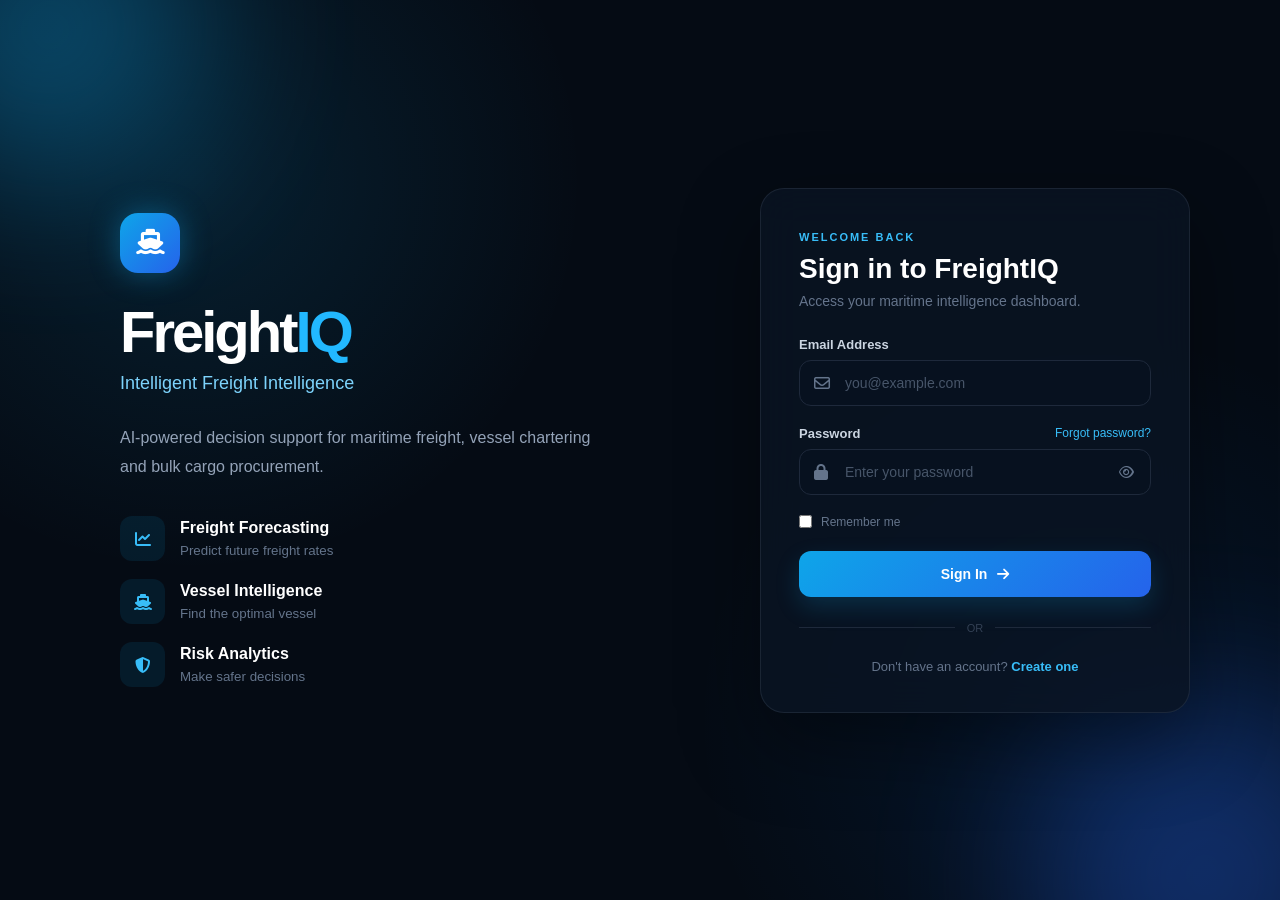
==== frontend/login.html @ 0f575568 "prototype frontend commit" ====
<!DOCTYPE html>
<html lang="en">

<head>

    <meta charset="UTF-8">

    <meta name="viewport"
          content="width=device-width, initial-scale=1.0">

    <title>FreightIQ | Login</title>

    <!-- Separate CSS -->
    <link rel="stylesheet" href="auth.css">

    <!-- Font Awesome -->
    <link rel="stylesheet"
          href="https://cdnjs.cloudflare.com/ajax/libs/font-awesome/6.5.2/css/all.min.css">

</head>

<body>

    <div class="auth-background">

        <div class="glow glow-one"></div>
        <div class="glow glow-two"></div>


        <div class="auth-container">


            <!-- LEFT BRAND SECTION -->

            <div class="auth-brand">

                <div class="logo">
                    <i class="fa-solid fa-ship"></i>
                </div>

                <h1>
                    Freight<span>IQ</span>
                </h1>

                <p class="tagline">
                    Intelligent Freight Intelligence
                </p>

                <p class="brand-description">
                    AI-powered decision support for maritime
                    freight, vessel chartering and bulk cargo
                    procurement.
                </p>


                <div class="features">

                    <div class="feature">

                        <i class="fa-solid fa-chart-line"></i>

                        <div>
                            <strong>
                                Freight Forecasting
                            </strong>

                            <small>
                                Predict future freight rates
                            </small>
                        </div>

                    </div>


                    <div class="feature">

                        <i class="fa-solid fa-ship"></i>

                        <div>
                            <strong>
                                Vessel Intelligence
                            </strong>

                            <small>
                                Find the optimal vessel
                            </small>
                        </div>

                    </div>


                    <div class="feature">

                        <i class="fa-solid fa-shield-halved"></i>

                        <div>
                            <strong>
                                Risk Analytics
                            </strong>

                            <small>
                                Make safer decisions
                            </small>
                        </div>

                    </div>

                </div>

            </div>


            <!-- LOGIN CARD -->

            <div class="auth-card">

                <div class="card-header">

                    <span class="small-label">
                        WELCOME BACK
                    </span>

                    <h2>
                        Sign in to FreightIQ
                    </h2>

                    <p>
                        Access your maritime intelligence dashboard.
                    </p>

                </div>


                <form id="loginForm">


                    <!-- EMAIL -->

                    <div class="input-group">

                        <label>
                            Email Address
                        </label>

                        <div class="input-wrapper">

                            <i class="fa-regular fa-envelope"></i>

                            <input
                                type="email"
                                id="loginEmail"
                                placeholder="you@example.com"
                                required
                            >

                        </div>

                    </div>


                    <!-- PASSWORD -->

                    <div class="input-group">

                        <div class="label-row">

                            <label>
                                Password
                            </label>

                            <a href="#" class="forgot">
                                Forgot password?
                            </a>

                        </div>


                        <div class="input-wrapper">

                            <i class="fa-solid fa-lock"></i>

                            <input
                                type="password"
                                id="loginPassword"
                                placeholder="Enter your password"
                                required
                            >

                            <button
                                type="button"
                                class="password-toggle"
                                onclick="togglePassword(
                                    'loginPassword',
                                    this
                                )"
                            >

                                <i class="fa-regular fa-eye"></i>

                            </button>

                        </div>

                    </div>


                    <!-- REMEMBER -->

                    <label class="remember">

                        <input type="checkbox">

                        <span>
                            Remember me
                        </span>

                    </label>


                    <!-- LOGIN BUTTON -->

                    <button
                        type="submit"
                        class="auth-button"
                    >

                        <span>
                            Sign In
                        </span>

                        <i class="fa-solid fa-arrow-right"></i>

                    </button>

                </form>


                <div class="divider">
                    <span>OR</span>
                </div>


                <!-- SIGNUP LINK -->

                <div class="signup-link">

                    Don't have an account?

                    <a href="signup.html">
                        Create one
                    </a>

                </div>

            </div>

        </div>

    </div>


    <!-- Separate JavaScript -->
    <script src="auth.js"></script>

</body>

</html>
---- frontend/auth.css ----
/* =========================================
   RESET
========================================= */

* {
    margin: 0;
    padding: 0;
    box-sizing: border-box;
}


body {

    font-family: Arial, sans-serif;

    background: #050b14;

    color: #ffffff;

    min-height: 100vh;

}


/* =========================================
   BACKGROUND
========================================= */

.auth-background {

    min-height: 100vh;

    display: flex;

    align-items: center;

    justify-content: center;

    padding: 40px 20px;

    position: relative;

    overflow: hidden;

    background:
        radial-gradient(
            circle at 15% 20%,
            rgba(20, 184, 255, 0.12),
            transparent 30%
        ),
        radial-gradient(
            circle at 85% 80%,
            rgba(0, 120, 255, 0.10),
            transparent 30%
        ),
        #050b14;

}


/* =========================================
   ANIMATED GLOW
========================================= */

.glow {

    position: absolute;

    border-radius: 50%;

    filter: blur(80px);

    opacity: 0.35;

    animation:
        floatGlow 7s ease-in-out infinite alternate;

}


.glow-one {

    width: 300px;

    height: 300px;

    background: #0ea5e9;

    top: -120px;

    left: -100px;

}


.glow-two {

    width: 350px;

    height: 350px;

    background: #2563eb;

    bottom: -150px;

    right: -100px;

    animation-delay: 2s;

}


@keyframes floatGlow {

    from {

        transform:
            translate(0, 0)
            scale(1);

    }

    to {

        transform:
            translate(30px, -20px)
            scale(1.15);

    }

}


/* =========================================
   MAIN CONTAINER
========================================= */

.auth-container {

    width: 1100px;

    max-width: 100%;

    display: grid;

    grid-template-columns:
        1fr 430px;

    gap: 80px;

    align-items: center;

    position: relative;

    z-index: 2;

}


/* =========================================
   BRAND
========================================= */

.auth-brand {

    padding: 30px;

}


.logo {

    width: 60px;

    height: 60px;

    border-radius: 18px;

    display: flex;

    align-items: center;

    justify-content: center;

    background:
        linear-gradient(
            135deg,
            #0ea5e9,
            #2563eb
        );

    box-shadow:
        0 0 30px
        rgba(14, 165, 233, 0.4);

    font-size: 25px;

    margin-bottom: 25px;

    transition: 0.3s;

}


.logo:hover {

    transform:
        rotate(-5deg)
        scale(1.12);

}


.auth-brand h1 {

    font-size: 58px;

    letter-spacing: -3px;

    margin-bottom: 8px;

}


.auth-brand h1 span {

    color: #22b8ff;

}


.tagline {

    color: #7dd3fc;

    font-size: 18px;

    margin-bottom: 30px;

}


.brand-description {

    max-width: 500px;

    color: #94a3b8;

    line-height: 1.8;

    font-size: 16px;

    margin-bottom: 35px;

}


/* =========================================
   FEATURES
========================================= */

.features {

    display: flex;

    flex-direction: column;

    gap: 18px;

}


.feature {

    display: flex;

    align-items: center;

    gap: 15px;

    transition: 0.3s;

}


.feature:hover {

    transform:
        translateX(8px)
        scale(1.02);

}


.feature > i {

    width: 45px;

    height: 45px;

    display: flex;

    align-items: center;

    justify-content: center;

    border-radius: 12px;

    background:
        rgba(14, 165, 233, 0.10);

    color: #38bdf8;

    transition: 0.3s;

}


.feature:hover > i {

    background:
        rgba(14, 165, 233, 0.20);

    transform: scale(1.1);

}


.feature strong {

    display: block;

    margin-bottom: 4px;

}


.feature small {

    color: #64748b;

}


/* =========================================
   AUTH CARD
========================================= */

.auth-card {

    background:
        rgba(10, 20, 35, 0.82);

    border:
        1px solid
        rgba(148, 163, 184, 0.13);

    border-radius: 24px;

    padding: 38px;

    backdrop-filter: blur(20px);

    box-shadow:
        0 30px 80px
        rgba(0, 0, 0, 0.4);

    transition: 0.4s;

}


.auth-card:hover {

    transform:
        translateY(-5px);

    border-color:
        rgba(56, 189, 248, 0.3);

    box-shadow:
        0 35px 90px
        rgba(0, 0, 0, 0.5),
        0 0 40px
        rgba(14, 165, 233, 0.08);

}


/* =========================================
   HEADER
========================================= */

.card-header {

    margin-bottom: 28px;

}


.small-label {

    color: #38bdf8;

    font-size: 11px;

    font-weight: bold;

    letter-spacing: 2px;

}


.card-header h2 {

    font-size: 28px;

    margin-top: 8px;

    margin-bottom: 8px;

}


.card-header p {

    color: #64748b;

    font-size: 14px;

}


/* =========================================
   INPUTS
========================================= */

.input-group {

    margin-bottom: 20px;

}


.input-group label {

    display: block;

    font-size: 13px;

    font-weight: 600;

    margin-bottom: 8px;

    color: #cbd5e1;

}


.label-row {

    display: flex;

    justify-content: space-between;

}


.forgot {

    color: #38bdf8;

    font-size: 12px;

    text-decoration: none;

}


.forgot:hover {

    text-decoration: underline;

}


.input-wrapper {

    position: relative;

}


.input-wrapper > i {

    position: absolute;

    left: 15px;

    top: 50%;

    transform:
        translateY(-50%);

    color: #64748b;

    transition: 0.3s;

}


.input-wrapper input {

    width: 100%;

    padding:
        14px
        45px;

    border-radius: 12px;

    border:
        1px solid
        #1e293b;

    background: #07111f;

    color: white;

    outline: none;

    font-size: 14px;

    transition: 0.3s;

}


.input-wrapper input:hover {

    border-color:
        #334155;

}


.input-wrapper input:focus {

    border-color: #0ea5e9;

    box-shadow:
        0 0 0 3px
        rgba(14, 165, 233, 0.08);

}


.input-wrapper input:focus + .password-toggle {

    color: #38bdf8;

}


.input-wrapper input::placeholder {

    color: #475569;

}


/* =========================================
   PASSWORD BUTTON
========================================= */

.password-toggle {

    position: absolute;

    right: 12px;

    top: 50%;

    transform:
        translateY(-50%);

    background: transparent;

    border: none;

    color: #64748b;

    cursor: pointer;

    padding: 5px;

    transition: 0.3s;

}


.password-toggle:hover {

    color: #38bdf8;

}


/* =========================================
   CHECKBOX
========================================= */

.remember,
.terms {

    display: flex;

    align-items: flex-start;

    gap: 9px;

    color: #64748b;

    font-size: 12px;

    margin-bottom: 22px;

}


.remember input,
.terms input {

    accent-color: #0ea5e9;

}


/* =========================================
   BUTTON
========================================= */

.auth-button {

    width: 100%;

    border: none;

    border-radius: 12px;

    padding: 15px;

    background:
        linear-gradient(
            135deg,
            #0ea5e9,
            #2563eb
        );

    color: white;

    font-weight: bold;

    font-size: 14px;

    cursor: pointer;

    display: flex;

    justify-content: center;

    align-items: center;

    gap: 10px;

    transition: 0.3s;

    box-shadow:
        0 10px 25px
        rgba(14, 165, 233, 0.18);

}


.auth-button:hover {

    transform:
        translateY(-3px)
        scale(1.01);

    box-shadow:
        0 15px 35px
        rgba(14, 165, 233, 0.3);

}


.auth-button:active {

    transform:
        scale(0.98);

}


.auth-button:disabled {

    opacity: 0.7;

    cursor: not-allowed;

}


/* =========================================
   DIVIDER
========================================= */

.divider {

    display: flex;

    align-items: center;

    gap: 12px;

    color: #334155;

    font-size: 11px;

    margin: 25px 0;

}


.divider::before,
.divider::after {

    content: "";

    height: 1px;

    flex: 1;

    background: #1e293b;

}


/* =========================================
   SIGNUP LINK
========================================= */

.signup-link {

    text-align: center;

    color: #64748b;

    font-size: 13px;

}


.signup-link a {

    color: #38bdf8;

    text-decoration: none;

    font-weight: bold;

}


.signup-link a:hover {

    text-decoration: underline;

}


/* =========================================
   PASSWORD STRENGTH
========================================= */

.password-strength {

    margin-top: 8px;

}


.strength-bar {

    height: 3px;

    width: 0%;

    border-radius: 10px;

    background: #ef4444;

    transition: 0.3s;

}


.password-strength span {

    display: block;

    margin-top: 5px;

    font-size: 10px;

    color: #64748b;

}


/* =========================================
   STATS
========================================= */

.stats-preview {

    display: flex;

    gap: 35px;

    margin-top: 30px;

}


.stats-preview strong {

    display: block;

    font-size: 25px;

    color: #38bdf8;

}


.stats-preview span {

    display: block;

    color: #64748b;

    font-size: 11px;

    margin-top: 5px;

}


/* =========================================
   MOBILE
========================================= */

@media (max-width: 850px) {

    .auth-container {

        grid-template-columns: 1fr;

        gap: 20px;

        max-width: 500px;

    }


    .auth-brand {

        text-align: center;

        padding: 10px;

    }


    .auth-brand h1 {

        font-size: 45px;

    }


    .features {

        display: none;

    }


    .brand-description {

        margin-left: auto;

        margin-right: auto;

    }


    .logo {

        margin-left: auto;

        margin-right: auto;

    }

}


@media (max-width: 500px) {

    .auth-background {

        padding: 20px 12px;

    }


    .auth-card {

        padding: 25px 20px;

    }


    .auth-brand h1 {

        font-size: 38px;

    }


    .stats-preview {

        justify-content: center;

        gap: 20px;

    }

}
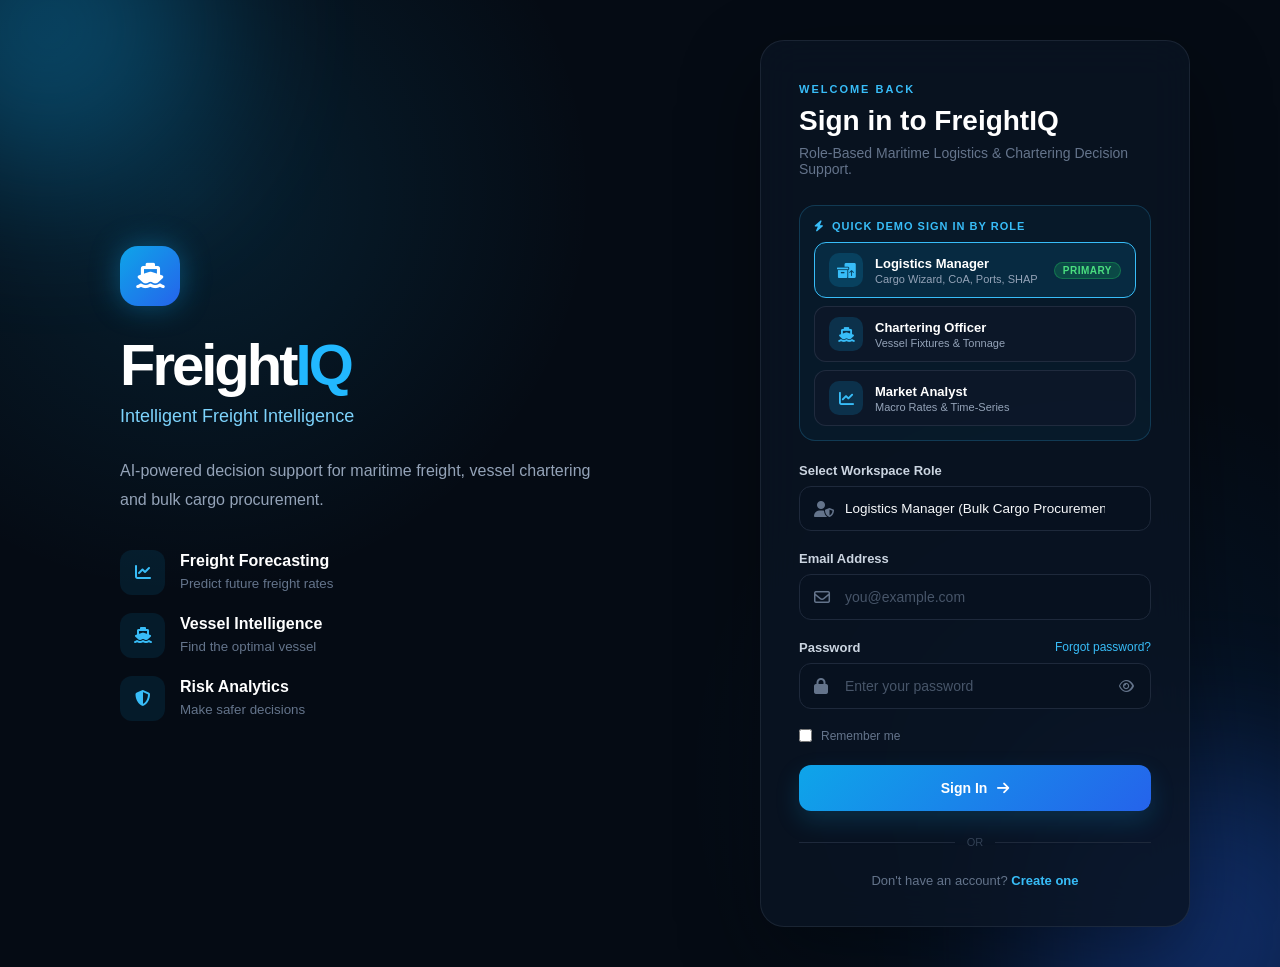
==== commit 4cea7fc9: "Final Commit" ====
--- a/frontend/login.html
+++ b/frontend/login.html
@@ -126,17 +126,61 @@
                     </h2>
 
                     <p>
-                        Access your maritime intelligence dashboard.
+                        Role-Based Maritime Logistics & Chartering Decision Support.
                     </p>
 
                 </div>
 
+                <!-- QUICK ROLE LOGIN FOR VIVA / EVALUATOR -->
+                <div class="quick-role-section">
+                    <span class="quick-role-label"><i class="fa-solid fa-bolt text-cyan"></i> QUICK DEMO SIGN IN BY ROLE</span>
+                    <div class="quick-role-grid">
+                        <button type="button" class="quick-role-card active" onclick="loginAsRole('Logistics Manager')">
+                            <div class="quick-role-icon"><i class="fa-solid fa-boxes-packing"></i></div>
+                            <div class="quick-role-text">
+                                <strong>Logistics Manager</strong>
+                                <small>Cargo Wizard, CoA, Ports, SHAP</small>
+                            </div>
+                            <span class="role-featured-pill">Primary</span>
+                        </button>
+
+                        <button type="button" class="quick-role-card" onclick="loginAsRole('Chartering Officer')">
+                            <div class="quick-role-icon"><i class="fa-solid fa-ship"></i></div>
+                            <div class="quick-role-text">
+                                <strong>Chartering Officer</strong>
+                                <small>Vessel Fixtures & Tonnage</small>
+                            </div>
+                        </button>
+
+                        <button type="button" class="quick-role-card" onclick="loginAsRole('Market Analyst')">
+                            <div class="quick-role-icon"><i class="fa-solid fa-chart-line"></i></div>
+                            <div class="quick-role-text">
+                                <strong>Market Analyst</strong>
+                                <small>Macro Rates & Time-Series</small>
+                            </div>
+                        </button>
+                    </div>
+                </div>
 
                 <form id="loginForm">
 
+                    <!-- ROLE SELECTION -->
+                    <div class="input-group">
+                        <label for="loginRole">
+                            Select Workspace Role
+                        </label>
+                        <div class="input-wrapper">
+                            <i class="fa-solid fa-user-shield"></i>
+                            <select id="loginRole" class="auth-select">
+                                <option value="Logistics Manager" selected>Logistics Manager (Bulk Cargo Procurement)</option>
+                                <option value="Chartering Officer">Chartering Officer (Fleet Operations)</option>
+                                <option value="Market Analyst">Market Analyst (Time Series & Forecasting)</option>
+                                <option value="Port Operations">Port Operations & Berth Authority</option>
+                            </select>
+                        </div>
+                    </div>
 
                     <!-- EMAIL -->
-
                     <div class="input-group">
 
                         <label>
--- a/frontend/auth.css
+++ b/frontend/auth.css
@@ -952,3 +952,139 @@
 
 }
 
+/* =========================================
+   ROLE-BASED DEMO LOGIN STYLING
+========================================= */
+
+.quick-role-section {
+    margin-bottom: 22px;
+    padding: 14px;
+    background: rgba(14, 165, 233, 0.05);
+    border: 1px solid rgba(56, 189, 248, 0.2);
+    border-radius: 16px;
+}
+
+.quick-role-label {
+    display: flex;
+    align-items: center;
+    gap: 7px;
+    font-size: 11px;
+    font-weight: 700;
+    color: #38bdf8;
+    letter-spacing: 1px;
+    margin-bottom: 10px;
+    text-transform: uppercase;
+}
+
+.quick-role-grid {
+    display: flex;
+    flex-direction: column;
+    gap: 8px;
+}
+
+.quick-role-card {
+    display: flex;
+    align-items: center;
+    gap: 12px;
+    padding: 10px 14px;
+    background: rgba(15, 23, 42, 0.75);
+    border: 1px solid rgba(148, 163, 184, 0.15);
+    border-radius: 12px;
+    color: #f8fafc;
+    cursor: pointer;
+    text-align: left;
+    transition: all 0.25s cubic-bezier(0.4, 0, 0.2, 1);
+    position: relative;
+    width: 100%;
+}
+
+.quick-role-card:hover {
+    background: rgba(14, 165, 233, 0.15);
+    border-color: rgba(56, 189, 248, 0.45);
+    transform: translateY(-2px);
+    box-shadow: 0 4px 14px rgba(14, 165, 233, 0.2);
+}
+
+.quick-role-card.active {
+    border-color: #38bdf8;
+    background: rgba(14, 165, 233, 0.12);
+}
+
+.quick-role-icon {
+    width: 34px;
+    height: 34px;
+    border-radius: 10px;
+    background: rgba(14, 165, 233, 0.18);
+    color: #38bdf8;
+    display: flex;
+    align-items: center;
+    justify-content: center;
+    font-size: 15px;
+    flex-shrink: 0;
+}
+
+.quick-role-text {
+    flex: 1;
+    display: flex;
+    flex-direction: column;
+}
+
+.quick-role-text strong {
+    font-size: 13px;
+    font-weight: 600;
+    color: #ffffff;
+}
+
+.quick-role-text small {
+    font-size: 11px;
+    color: #94a3b8;
+    margin-top: 2px;
+}
+
+.role-featured-pill {
+    padding: 2px 8px;
+    border-radius: 999px;
+    background: rgba(34, 197, 94, 0.2);
+    color: #4ade80;
+    border: 1px solid rgba(34, 197, 94, 0.35);
+    font-size: 10px;
+    font-weight: 700;
+    text-transform: uppercase;
+    letter-spacing: 0.5px;
+}
+
+.auth-select {
+    width: 100%;
+    padding: 14px 45px;
+    border-radius: 12px;
+    border: 1px solid #1e293b;
+    background: #07111f;
+    color: #f8fafc;
+    outline: none;
+    font-size: 13.5px;
+    font-weight: 500;
+    transition: 0.3s;
+    appearance: none;
+    cursor: pointer;
+}
+
+.auth-select:hover {
+    border-color: #334155;
+}
+
+.auth-select:focus {
+    border-color: #0ea5e9;
+    box-shadow: 0 0 0 3px rgba(14, 165, 233, 0.08);
+}
+
+.auth-select option {
+    background: #0b1329;
+    color: #f8fafc;
+}
+
+.signup-card {
+    max-width: 540px;
+}
+
+
+
